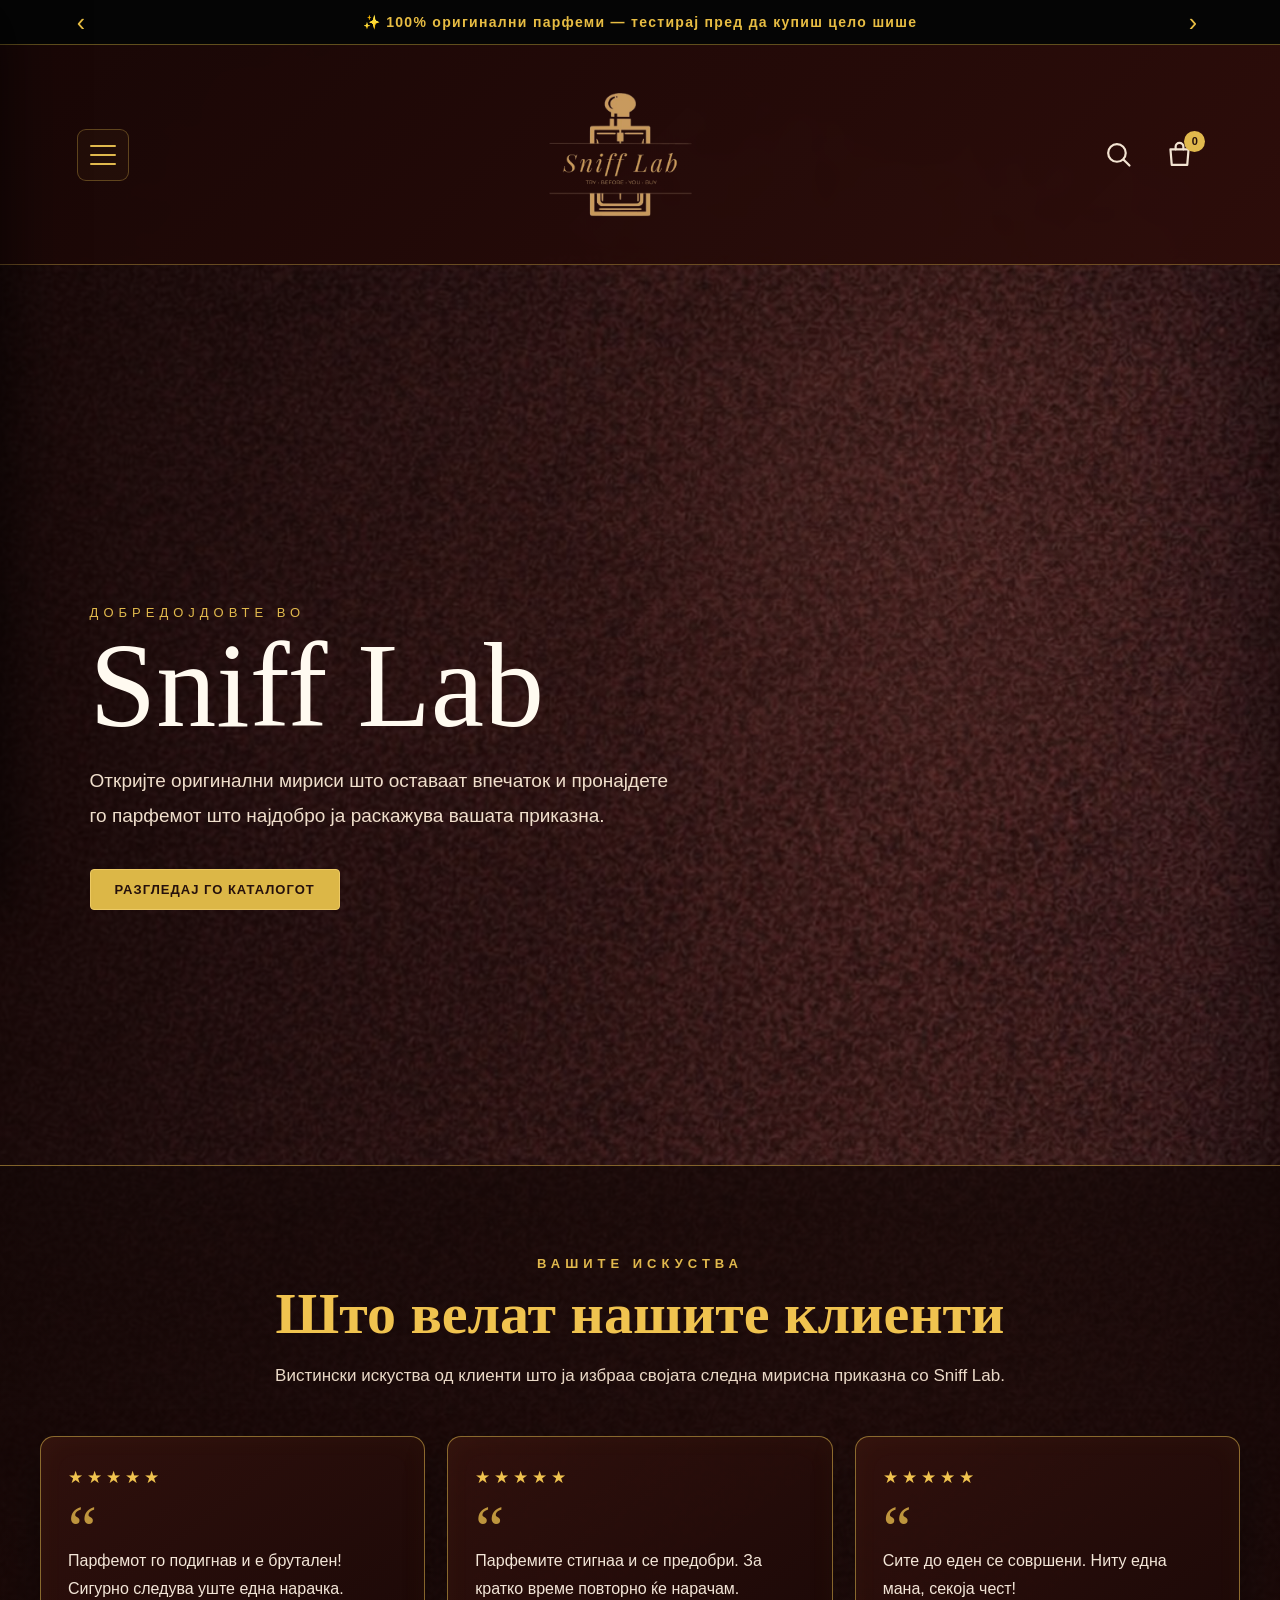
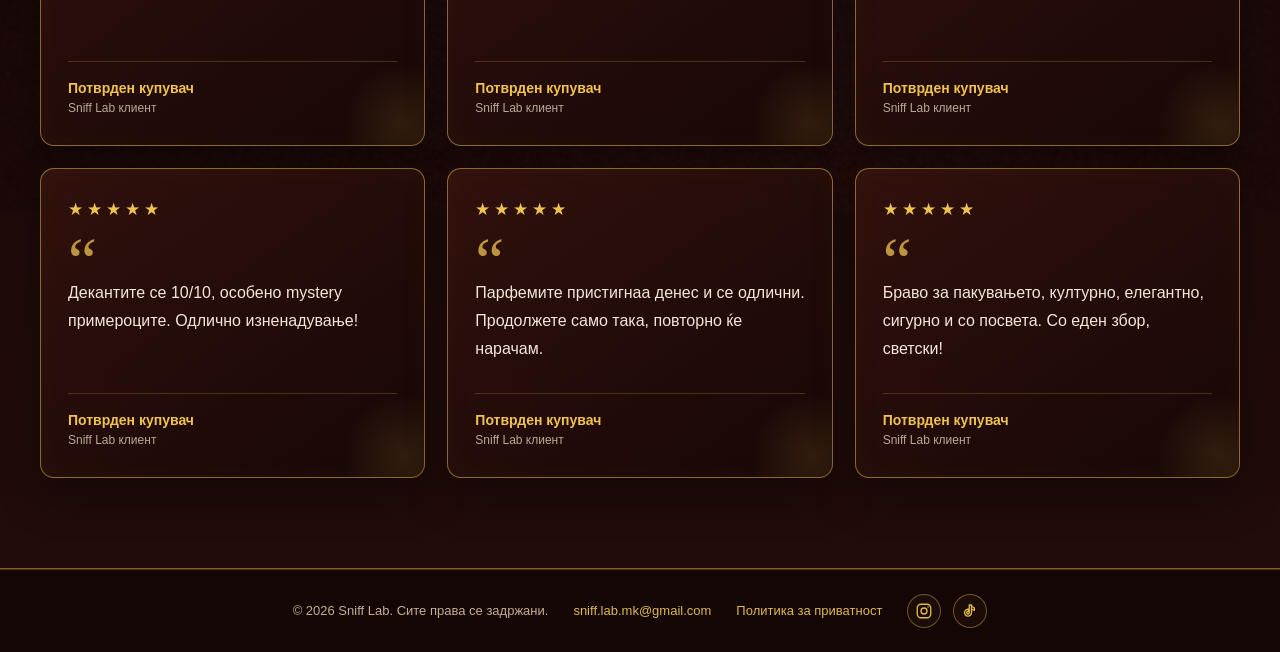
==== index.html @ 2adeb390 "Update index.html" ====
<!DOCTYPE html>
<html lang="mk">
<head>
  <meta charset="UTF-8">

  <meta
    name="viewport"
    content="width=device-width, initial-scale=1.0"
  >

  <title>Sniff Lab | Светот на парфемите</title>

  <meta
    name="description"
    content="Откријте оригинални парфеми во практични decant пакувања со Sniff Lab."
  >

  <link rel="icon" type="image/png" href="logo.png">
  <link rel="apple-touch-icon" href="logo.png">

  <meta property="og:type" content="website">
  <meta property="og:site_name" content="Sniff Lab">

  <meta
    property="og:title"
    content="Sniff Lab | Откриј го твојот совршен мирис"
  >

  <meta
    property="og:description"
    content="100% оригинални парфемски деканти во практични пакувања. Тестирај пред да купиш цело шише."
  >

  <meta
    property="og:url"
    content="https://snifflab.mk/"
  >

  <meta
    property="og:image"
    content="https://snifflab.mk/logo.png"
  >

  <meta
    property="og:image:alt"
    content="Sniff Lab лого"
  >

  <meta
    name="twitter:card"
    content="summary_large_image"
  >

  <meta
    name="twitter:title"
    content="Sniff Lab | Откриј го твојот совршен мирис"
  >

  <meta
    name="twitter:description"
    content="100% оригинални парфемски деканти, тестирај пред да купиш цело шише."
  >

  <meta
    name="twitter:image"
    content="https://snifflab.mk/logo.png"
  >

  <link rel="stylesheet" href="style.css?v=6">
  <link rel="stylesheet" href="components.css?v=3">
</head>

<body>
  <div class="announcement-bar">
    <button
      class="announcement-arrow"
      type="button"
      aria-label="Претходна информација"
    >
      ‹
    </button>

    <p class="announcement-message">
      ✨ 100% оригинални парфеми, тестирај пред да купиш цело шише
    </p>

    <button
      class="announcement-arrow"
      type="button"
      aria-label="Следна информација"
    >
      ›
    </button>
  </div>

  <header class="catalog-header">
    <a href="index.html" class="brand">
      <img src="logo.png" alt="Sniff Lab лого">
    </a>

    <nav
      class="navigation"
      aria-label="Главна навигација"
    >
      <a href="index.html" class="active">
        Почетна
      </a>

      <a href="catalog.html">
        Каталог
      </a>

      <a href="about.html">
        За нас
      </a>

      <a href="delivery.html">
        Испорака
      </a>

      <a href="contact.html">
        Контакт
      </a>

      <a
        href="catalog.html?search=open"
        aria-expanded="false"
      >
        🔍 Search
      </a>

      <a href="cart.html" class="cart-link">
        🛒 Кошничка
        <span class="cart-count">0</span>
      </a>
    </nav>
  </header>

  <main>
    <section class="hero">
      <div class="hero-content">
        <p class="eyebrow">
          Добредојдовте во
        </p>

        <h1>Sniff Lab</h1>

        <p class="hero-text">
          Откријте оригинални мириси што оставаат впечаток
          и пронајдете го парфемот што најдобро ја раскажува
          вашата приказна.
        </p>

        <a
          href="catalog.html"
          class="hero-button"
        >
          Разгледај го каталогот
        </a>
      </div>
    </section>

    <section
      class="reviews-section"
      aria-labelledby="reviews-title"
    >
      <div class="reviews-heading">
        <p class="eyebrow">
          Вашите искуства
        </p>

        <h2 id="reviews-title">
          Што велат нашите клиенти
        </h2>

        <p>
          Вистински искуства од клиенти што ја избраа
          својата следна мирисна приказна со Sniff Lab.
        </p>
      </div>

      <div class="reviews-grid">
        <article class="review-card">
          <div
            class="review-stars"
            aria-label="Оценка 5 од 5"
          >
            ★★★★★
          </div>

          <span class="review-quote">“</span>

          <p>
            Парфемот го подигнав и е брутален!
            Сигурно следува уште една нарачка.
          </p>

          <footer>
            <strong>Потврден купувач</strong>
            <span>Sniff Lab клиент</span>
          </footer>
        </article>

        <article class="review-card">
          <div
            class="review-stars"
            aria-label="Оценка 5 од 5"
          >
            ★★★★★
          </div>

          <span class="review-quote">“</span>

          <p>
            Парфемите стигнаа и се предобри.
            За кратко време повторно ќе нарачам.
          </p>

          <footer>
            <strong>Потврден купувач</strong>
            <span>Sniff Lab клиент</span>
          </footer>
        </article>

        <article class="review-card">
          <div
            class="review-stars"
            aria-label="Оценка 5 од 5"
          >
            ★★★★★
          </div>

          <span class="review-quote">“</span>

          <p>
            Сите до еден се совршени.
            Ниту една мана, секоја чест!
          </p>

          <footer>
            <strong>Потврден купувач</strong>
            <span>Sniff Lab клиент</span>
          </footer>
        </article>

        <article class="review-card">
          <div
            class="review-stars"
            aria-label="Оценка 5 од 5"
          >
            ★★★★★
          </div>

          <span class="review-quote">“</span>

          <p>
            Декантите се 10/10, особено mystery примероците.
            Одлично изненадување!
          </p>

          <footer>
            <strong>Потврден купувач</strong>
            <span>Sniff Lab клиент</span>
          </footer>
        </article>

        <article class="review-card">
          <div
            class="review-stars"
            aria-label="Оценка 5 од 5"
          >
            ★★★★★
          </div>

          <span class="review-quote">“</span>

          <p>
            Парфемите пристигнаа денес и се одлични.
            Продолжете само така, повторно ќе нарачам.
          </p>

          <footer>
            <strong>Потврден купувач</strong>
            <span>Sniff Lab клиент</span>
          </footer>
        </article>

        <article class="review-card">
          <div
            class="review-stars"
            aria-label="Оценка 5 од 5"
          >
            ★★★★★
          </div>

          <span class="review-quote">“</span>

          <p>
            Браво за пакувањето, културно, елегантно,
            сигурно и со посвета. Со еден збор, светски!
          </p>

          <footer>
            <strong>Потврден купувач</strong>
            <span>Sniff Lab клиент</span>
          </footer>
        </article>
      </div>
    </section>
  </main>

  <footer class="footer">
    <p>
      &copy; 2026 Sniff Lab. Сите права се задржани.
    </p>

    <a href="mailto:sniff.lab.mk@gmail.com">
      sniff.lab.mk@gmail.com
    </a>

    <a href="privacy.html">
      Политика за приватност
    </a>
  </footer>

  <script src="site.js?v=4"></script>
</body>
</html>
---- style.css ----
* {
  box-sizing: border-box;
  margin: 0;
  padding: 0;
}

html {
  scroll-behavior: smooth;
}

body {
  min-height: 100vh;
  color: #fff8eb;
  background-color: #321512;
  background-image: url("Samo pozadina.png");
  background-position: center top;
  background-size: cover;
  background-repeat: no-repeat;
  background-attachment: fixed;
  font-family: Georgia, "Times New Roman", serif;
}

button,
input,
textarea,
select {
  font: inherit;
}

a {
  color: inherit;
}

/* Информативна лента */

.announcement-bar {
  min-height: 42px;
  padding: 8px 5%;

  display: grid;
  grid-template-columns: 40px 1fr 40px;
  align-items: center;

  color: #e8bd43;
  background-color: #050505;
  border-bottom: 1px solid rgba(232, 189, 67, 0.4);

  font-family: Arial, sans-serif;
}

.announcement-message {
  text-align: center;
  font-size: 14px;
  font-weight: 700;
  letter-spacing: 1.3px;
}

.announcement-arrow {
  width: 34px;
  height: 28px;

  color: #e8bd43;
  background: transparent;
  border: none;

  font-size: 25px;
  cursor: pointer;

  transition:
    color 0.25s ease,
    transform 0.25s ease;
}

.announcement-arrow:hover {
  color: #fff2bf;
  transform: scale(1.15);
}

/* Заглавие */

.header,
.catalog-header,
.details-header {
  width: 100%;
  min-height: 105px;
  padding: 13px 6%;

  display: flex;
  align-items: center;
  justify-content: space-between;
  gap: 25px;

  background-color: rgba(20, 7, 6, 0.82);
  border-bottom: 1px solid rgba(220, 178, 67, 0.35);
  backdrop-filter: blur(7px);
}

.header {
  position: absolute;
  top: 0;
  left: 0;
  z-index: 10;

  background: linear-gradient(
    to bottom,
    rgba(18, 6, 5, 0.92),
    rgba(18, 6, 5, 0.35),
    transparent
  );

  border-bottom: none;
  backdrop-filter: none;
}

.brand {
  flex-shrink: 0;
}

.brand img {
  display: block;
  width: 200px;
  height: auto;
}

.navigation {
  display: flex;
  align-items: center;
  justify-content: flex-end;
  gap: 23px;
}

.navigation a {
  position: relative;
  padding: 9px 0;

  color: #fff8eb;
  font-family: Arial, sans-serif;
  font-size: 14px;
  letter-spacing: 0.7px;
  text-decoration: none;
  white-space: nowrap;

  transition: color 0.3s ease;
}

.navigation a:hover,
.navigation .active {
  color: #e1b94d;
}

.navigation .active::after {
  content: "";
  position: absolute;
  right: 0;
  bottom: 0;
  left: 0;

  height: 1px;
  background-color: #e1b94d;
}

.cart-link {
  display: flex;
  align-items: center;
  gap: 7px;
}

.cart-count {
  min-width: 22px;
  height: 22px;
  padding: 0 5px;

  display: inline-flex;
  align-items: center;
  justify-content: center;

  color: #26100d;
  background-color: #e1b94d;
  border-radius: 50%;

  font-size: 12px;
  font-weight: 700;
}

/* Почетна страница */

.hero {
  min-height: 100vh;
  padding: 165px 7% 80px;

  display: flex;
  align-items: center;

  background: linear-gradient(
    90deg,
    rgba(22, 7, 6, 0.7),
    rgba(22, 7, 6, 0.18)
  );
}

.hero-content {
  max-width: 650px;
}

.eyebrow {
  margin-bottom: 12px;

  color: #e1b94d;
  font-family: Arial, sans-serif;
  font-size: 13px;
  letter-spacing: 5px;
  text-transform: uppercase;
}

.hero h1 {
  margin-bottom: 24px;

  color: #fffaf0;
  font-size: clamp(64px, 10vw, 120px);
  font-weight: 400;
  line-height: 0.9;
}

.hero-text {
  max-width: 580px;
  margin-bottom: 36px;

  color: #f0dfcc;
  font-family: Arial, sans-serif;
  font-size: 19px;
  line-height: 1.8;
}

/* Копчиња */

.hero-button,
.details-button,
.back-button,
.primary-button {
  display: inline-block;
  padding: 12px 24px;

  color: #25100c;
  background-color: #dcb747;
  border: 1px solid #edca65;
  border-radius: 4px;

  font-family: Arial, sans-serif;
  font-size: 13px;
  font-weight: 700;
  letter-spacing: 1px;
  text-align: center;
  text-decoration: none;
  text-transform: uppercase;
  cursor: pointer;

  transition:
    color 0.3s ease,
    background-color 0.3s ease,
    transform 0.3s ease;
}

.hero-button:hover,
.details-button:hover,
.back-button:hover,
.primary-button:hover {
  color: #edca65;
  background-color: rgba(25, 8, 7, 0.85);
  transform: translateY(-2px);
}

/* Каталог */

.collection-main {
  width: min(1050px, 92%);
  min-height: calc(100vh - 200px);
  margin: 0 auto;
  padding: 60px 0 90px;
}

.collection-heading {
  margin-bottom: 38px;
  text-align: center;
}

.collection-heading h1 {
  margin-bottom: 10px;

  color: #f0c34f;
  font-size: clamp(38px, 6vw, 62px);
  font-weight: 700;
  text-shadow: 0 3px 15px rgba(0, 0, 0, 0.6);
}

.collection-heading > p:last-child {
  color: #fff8eb;
  font-size: 18px;
  font-weight: 700;
  text-shadow: 0 2px 8px rgba(0, 0, 0, 0.8);
}

/* Пребарување и филтри */

.catalog-tools {
  max-width: 760px;
  margin: 0 auto 20px;
  padding: 24px;

  display: grid;
  grid-template-columns: 1fr;
  gap: 22px;

  background-color: rgba(24, 9, 8, 0.72);
  border: 1px solid rgba(230, 192, 91, 0.5);
  border-radius: 12px;
  box-shadow: 0 16px 38px rgba(10, 2, 2, 0.35);
  backdrop-filter: blur(6px);
}

.search-wrapper label,
.filter-wrapper > p {
  display: block;
  margin-bottom: 9px;

  color: #f0c34f;
  font-family: Arial, sans-serif;
  font-size: 13px;
  font-weight: 700;
  letter-spacing: 1px;
  text-transform: uppercase;
}

.search-wrapper input {
  width: 100%;
  height: 48px;
  padding: 0 16px;

  color: #fff8eb;
  background-color: rgba(10, 4, 3, 0.72);
  border: 1px solid rgba(230, 192, 91, 0.45);
  border-radius: 6px;
  outline: none;

  font-family: Arial, sans-serif;
  font-size: 16px;

  transition:
    border-color 0.25s ease,
    box-shadow 0.25s ease;
}

.search-wrapper input::placeholder {
  color: #bca995;
}

.search-wrapper input:focus {
  border-color: #f0c34f;
  box-shadow: 0 0 0 3px rgba(240, 195, 79, 0.15);
}

.filter-buttons {
  display: flex;
  flex-wrap: wrap;
  gap: 10px;
}

.filter-button {
  padding: 10px 16px;

  color: #f2dfcc;
  background-color: rgba(14, 5, 4, 0.7);
  border: 1px solid rgba(230, 192, 91, 0.35);
  border-radius: 30px;

  font-family: Arial, sans-serif;
  font-size: 13px;
  font-weight: 700;
  cursor: pointer;

  transition:
    color 0.25s ease,
    background-color 0.25s ease,
    border-color 0.25s ease;
}

.filter-button:hover,
.filter-button.active-filter {
  color: #24100c;
  background-color: #e1b94d;
  border-color: #f0cf70;
}

.results-message {
  max-width: 760px;
  margin: 0 auto 22px;

  color: #e4d3c0;
  font-family: Arial, sans-serif;
  font-size: 14px;
  text-align: right;
}

/* Мрежа: точно два парфеми во ред */

.collection-grid {
  max-width: 760px;
  margin: 0 auto;

  display: grid;
  grid-template-columns: repeat(2, minmax(0, 1fr));
  gap: 28px;
}

.collection-card {
  min-width: 0;
  overflow: hidden;

  display: flex;
  flex-direction: column;

  background-color: rgba(24, 9, 8, 0.8);
  border: 1px solid rgba(230, 192, 91, 0.65);
  border-radius: 12px;
  box-shadow: 0 18px 45px rgba(10, 2, 2, 0.5);
  backdrop-filter: blur(5px);

  text-align: center;

  transition:
    transform 0.3s ease,
    box-shadow 0.3s ease,
    border-color 0.3s ease;
}

.collection-card:hover {
  transform: translateY(-7px);
  border-color: #f0c34f;
  box-shadow: 0 24px 55px rgba(10, 2, 2, 0.7);
}

.collection-image {
  height: 330px;
  padding: 28px 20px 15px;

  display: flex;
  align-items: center;
  justify-content: center;

  background: radial-gradient(
    circle,
    rgba(230, 192, 91, 0.13),
    rgba(18, 6, 5, 0.25) 68%
  );
}

.collection-image img {
  display: block;
  width: auto;
  max-width: 88%;
  height: 280px;
  object-fit: contain;

  filter: drop-shadow(0 16px 14px rgba(0, 0, 0, 0.55));

  transition: transform 0.35s ease;
}

.collection-card:hover .collection-image img {
  transform: scale(1.04);
}

.collection-info {
  flex: 1;
  padding: 20px 18px 24px;

  display: flex;
  flex-direction: column;
  align-items: center;

  border-top: 1px solid rgba(230, 192, 91, 0.2);
}

.product-category {
  margin-bottom: 8px;

  color: #d6aa3c;
  font-family: Arial, sans-serif;
  font-size: 11px;
  font-weight: 700;
  letter-spacing: 2px;
  text-transform: uppercase;
}

.collection-info h2 {
  margin-bottom: 8px;
  color: #f0c34f;
  font-size: 24px;
  line-height: 1.2;
}

.collection-info p {
  margin-bottom: 18px;

  color: #fff8eb;
  font-size: 15px;
  font-weight: 700;
}

.collection-info .details-button {
  margin-top: auto;
}

.no-results {
  grid-column: 1 / -1;
  padding: 55px 25px;

  background-color: rgba(24, 9, 8, 0.75);
  border: 1px solid rgba(230, 192, 91, 0.45);
  border-radius: 12px;

  text-align: center;
}

.no-results h2 {
  margin-bottom: 10px;
  color: #f0c34f;
}

.no-results p {
  color: #e0cdb9;
  font-family: Arial, sans-serif;
}

/* Детална страница */

.details-main {
  width: min(1050px, 90%);
  min-height: calc(100vh - 160px);
  margin: 0 auto;
  padding: 65px 0 90px;
}

.perfume-details {
  padding: 45px;

  display: grid;
  grid-template-columns: 330px 1fr;
  align-items: center;
  gap: 55px;

  background-color: rgba(24, 9, 8, 0.78);
  border: 1px solid rgba(230, 192, 91, 0.65);
  border-radius: 18px;
  box-shadow: 0 22px 60px rgba(10, 2, 2, 0.55);
  backdrop-filter: blur(6px);
}

.details-image {
  display: flex;
  align-items: center;
  justify-content: center;
}

.details-image img {
  display: block;
  width: auto;
  max-width: 100%;
  height: 420px;
  object-fit: contain;
  filter: drop-shadow(0 20px 18px rgba(0, 0, 0, 0.6));
}

.details-content h1 {
  margin-bottom: 24px;
  color: #f0c34f;
  font-size: clamp(38px, 5vw, 58px);
}

.details-section {
  margin-bottom: 24px;
}

.details-section h2 {
  margin-bottom: 10px;
  color: #fff8eb;
  font-size: 25px;
}

.details-section p,
.price-list {
  color: #f1dfcd;
  font-family: Arial, sans-serif;
  font-size: 16px;
  line-height: 1.8;
}

.price-list {
  list-style: none;
}

.price-list strong {
  color: #fff8eb;
}

.back-button {
  margin-top: 8px;
}

/* Footer */

.footer {
  padding: 24px 6%;

  display: flex;
  align-items: center;
  justify-content: center;
  flex-wrap: wrap;
  gap: 10px 25px;

  color: #c9ad92;
  background-color: rgba(16, 5, 4, 0.9);
  border-top: 1px solid rgba(230, 192, 91, 0.25);

  text-align: center;
  font-family: Arial, sans-serif;
  font-size: 13px;
}

.footer a {
  color: #e1b94d;
  text-decoration: none;
}

.footer a:hover {
  text-decoration: underline;
}

/* Таблет */

@media (max-width: 950px) {
  .catalog-header {
    padding-right: 4%;
    padding-left: 4%;
  }

  .brand img {
    width: 160px;
  }

  .navigation {
    gap: 14px;
  }

  .navigation a {
    font-size: 12px;
  }

  .perfume-details {
    grid-template-columns: 280px 1fr;
    gap: 35px;
  }
}

/* Телефон */

@media (max-width: 700px) {
  body {
    background-attachment: scroll;
  }

  .announcement-bar {
    min-height: 40px;
    padding: 6px 2%;
    grid-template-columns: 28px 1fr 28px;
  }

  .announcement-message {
    font-size: 11px;
    letter-spacing: 0.5px;
    line-height: 1.4;
  }

  .announcement-arrow {
    width: 28px;
  }

  .header,
  .catalog-header,
  .details-header {
    min-height: auto;
    padding: 10px 4%;

    align-items: flex-start;
    flex-direction: column;
    gap: 5px;
  }

  .brand img {
    width: 150px;
  }

  .navigation {
    width: 100%;
    padding-bottom: 5px;

    justify-content: flex-start;
    gap: 17px;

    overflow-x: auto;
    scrollbar-width: none;
  }

  .navigation::-webkit-scrollbar {
    display: none;
  }

  .navigation a {
    flex-shrink: 0;
    font-size: 12px;
  }

  .hero {
    padding: 145px 6% 60px;
  }

  .hero h1 {
    font-size: 58px;
  }

  .hero-text {
    font-size: 17px;
  }

  .collection-main {
    width: 94%;
    padding: 42px 0 65px;
  }

  .collection-heading {
    margin-bottom: 28px;
  }

  .collection-heading h1 {
    font-size: 38px;
  }

  .collection-heading > p:last-child {
    font-size: 15px;
  }

  .catalog-tools {
    padding: 17px;
  }

  .filter-buttons {
    gap: 7px;
  }

  .filter-button {
    padding: 8px 12px;
    font-size: 11px;
  }

  .results-message {
    font-size: 12px;
  }

  .collection-grid {
    grid-template-columns: repeat(2, minmax(0, 1fr));
    gap: 12px;
  }

  .collection-image {
    height: 210px;
    padding: 18px 8px 10px;
  }

  .collection-image img {
    max-width: 94%;
    height: 180px;
  }

  .collection-info {
    padding: 14px 8px 16px;
  }

  .product-category {
    font-size: 9px;
    letter-spacing: 1px;
  }

  .collection-info h2 {
    font-size: 17px;
  }

  .collection-info p {
    margin-bottom: 13px;
    font-size: 12px;
  }

  .collection-info .details-button {
    width: 100%;
    padding: 9px 6px;
    font-size: 10px;
  }

  .details-main {
    width: 92%;
    padding: 35px 0 65px;
  }

  .perfume-details {
    padding: 27px 20px;

    grid-template-columns: 1fr;
    gap: 30px;
  }

  .details-image img {
    height: 300px;
  }

  .details-content h1 {
    font-size: 38px;
  }
}

/* Многу тесни телефони */

@media (max-width: 370px) {
  .collection-grid {
    gap: 8px;
  }

  .collection-image {
    height: 185px;
  }

  .collection-image img {
    height: 158px;
  }

  .collection-info h2 {
    font-size: 15px;
  }
}
/* Страници во каталогот */

.catalog-pagination {
  width: 100%;
  margin: 45px auto 15px;

  display: flex;
  align-items: center;
  justify-content: center;
  gap: 14px;

  font-family: Arial, sans-serif;
}

.catalog-pagination[hidden] {
  display: none;
}

.pagination-numbers {
  display: flex;
  align-items: center;
  justify-content: center;
  gap: 8px;
}

.pagination-button {
  min-width: 44px;
  height: 44px;
  padding: 0 14px;

  color: #f4e4d2;
  background-color: rgba(28, 9, 7, 0.92);
  border: 1px solid rgba(225, 185, 77, 0.55);
  border-radius: 7px;

  font-family: Arial, sans-serif;
  font-size: 14px;
  font-weight: 700;

  cursor: pointer;

  transition:
    color 0.25s ease,
    background-color 0.25s ease,
    border-color 0.25s ease,
    transform 0.25s ease,
    box-shadow 0.25s ease;
}

.pagination-button:hover:not(:disabled) {
  color: #24100c;
  background-color: #e1b94d;
  border-color: #f4d578;

  transform: translateY(-2px);

  box-shadow:
    0 8px 20px rgba(0, 0, 0, 0.3),
    0 0 14px rgba(225, 185, 77, 0.15);
}

.pagination-button.active-page {
  color: #24100c;
  background:
    linear-gradient(
      135deg,
      #f0cf68,
      #dca72e
    );
  border-color: #f7dc83;

  box-shadow:
    0 7px 18px rgba(0, 0, 0, 0.32),
    0 0 16px rgba(225, 185, 77, 0.16);
}

.pagination-button:disabled {
  opacity: 0.35;
  cursor: not-allowed;
}

.pagination-navigation {
  min-width: 120px;
}

/* Страници на телефон */

@media (max-width: 700px) {
  .catalog-pagination {
    margin-top: 32px;
    gap: 7px;
  }

  .pagination-numbers {
    gap: 6px;
  }

  .pagination-button {
    min-width: 38px;
    height: 40px;
    padding: 0 10px;

    font-size: 12px;
  }

  .pagination-navigation {
    min-width: auto;
    padding: 0 11px;
  }
}
/* Копче за филтри */

.catalog-tools {
  width: 100%;
  margin: 30px 0 24px;

  display: flex;
  align-items: center;
  justify-content: flex-start;
}

.filter-toggle-button {
  min-height: 50px;
  padding: 0 20px;

  display: inline-flex;
  align-items: center;
  justify-content: center;
  gap: 11px;

  color: #f4dfc7;
  background-color: rgba(29, 9, 7, 0.92);
  border: 1px solid rgba(225, 185, 77, 0.62);
  border-radius: 8px;

  font-family: Arial, sans-serif;
  font-size: 14px;
  font-weight: 700;
  letter-spacing: 0.8px;

  cursor: pointer;

  box-shadow:
    0 10px 25px rgba(0, 0, 0, 0.25),
    inset 0 0 18px rgba(225, 185, 77, 0.03);

  transition:
    color 0.25s ease,
    background-color 0.25s ease,
    border-color 0.25s ease,
    transform 0.25s ease;
}

.filter-toggle-button:hover {
  color: #24100c;
  background-color: #e1b94d;
  border-color: #f5d77b;

  transform: translateY(-2px);
}

.filter-toggle-icon {
  color: #e1b94d;
  font-size: 19px;
  line-height: 1;
}

.filter-toggle-button:hover .filter-toggle-icon {
  color: #24100c;
}

.active-filter-count {
  min-width: 24px;
  height: 24px;
  padding: 0 7px;

  display: inline-flex;
  align-items: center;
  justify-content: center;

  color: #24100c;
  background-color: #f0c34f;
  border-radius: 999px;

  font-size: 12px;
  font-weight: 800;
}

.active-filter-count[hidden] {
  display: none;
}

/* Темна позадина зад филтрите */

.filter-overlay {
  position: fixed;
  inset: 0;
  z-index: 2990;

  background-color: rgba(5, 1, 1, 0.76);
  backdrop-filter: blur(4px);
}

.filter-overlay[hidden] {
  display: none;
}

/* Страничен панел */

.filter-panel {
  position: fixed;
  top: 0;
  right: 0;
  z-index: 3000;

  width: min(430px, 92vw);
  height: 100dvh;

  display: grid;
  grid-template-rows: auto 1fr auto;

  color: #f7e9d8;
  background:
    linear-gradient(
      160deg,
      #2a0c09 0%,
      #170605 55%,
      #0d0303 100%
    );

  border-left: 1px solid rgba(225, 185, 77, 0.55);

  box-shadow:
    -20px 0 50px rgba(0, 0, 0, 0.55),
    inset 1px 0 rgba(255, 220, 130, 0.05);

  transform: translateX(105%);
  visibility: hidden;

  transition:
    transform 0.38s ease,
    visibility 0.38s ease;
}

.filter-panel.filter-panel-open {
  transform: translateX(0);
  visibility: visible;
}

.filters-are-open {
  overflow: hidden;
}

/* Горен дел */

.filter-panel-header {
  padding: 28px 28px 23px;

  display: flex;
  align-items: center;
  justify-content: space-between;
  gap: 20px;

  border-bottom: 1px solid rgba(225, 185, 77, 0.25);
}

.filter-panel-eyebrow {
  margin-bottom: 6px;

  color: #dcae3d;

  font-family: Arial, sans-serif;
  font-size: 11px;
  font-weight: 700;
  letter-spacing: 4px;
  text-transform: uppercase;
}

.filter-panel-header h2 {
  color: #f0c34f;
  font-size: 34px;
}

.filter-close-button {
  width: 46px;
  height: 46px;

  display: flex;
  align-items: center;
  justify-content: center;

  color: #edc452;
  background-color: rgba(35, 10, 8, 0.78);
  border: 1px solid rgba(225, 185, 77, 0.52);
  border-radius: 50%;

  font-family: Arial, sans-serif;
  font-size: 29px;
  line-height: 1;

  cursor: pointer;

  transition:
    color 0.25s ease,
    background-color 0.25s ease,
    transform 0.25s ease;
}

.filter-close-button:hover {
  color: #24100c;
  background-color: #e1b94d;
  transform: rotate(90deg);
}

/* Содржина на филтрите */

.filter-panel-content {
  padding: 10px 28px 30px;
  overflow-y: auto;
}

.filter-group {
  padding: 24px 0;

  border-bottom: 1px solid rgba(225, 185, 77, 0.18);
}

.filter-group:last-child {
  border-bottom: none;
}

.filter-group h3 {
  margin-bottom: 15px;

  color: #f5dfc8;
  font-size: 20px;
}

.filter-options {
  display: flex;
  flex-wrap: wrap;
  gap: 10px;
}

.filter-option {
  min-height: 42px;
  padding: 0 15px;

  color: #d9c4ae;
  background-color: rgba(41, 13, 10, 0.72);
  border: 1px solid rgba(225, 185, 77, 0.35);
  border-radius: 999px;

  font-family: Arial, sans-serif;
  font-size: 13px;
  font-weight: 700;

  cursor: pointer;

  transition:
    color 0.22s ease,
    background-color 0.22s ease,
    border-color 0.22s ease,
    transform 0.22s ease;
}

.filter-option:hover {
  color: #f7e8d6;
  border-color: #e1b94d;
  transform: translateY(-1px);
}

.filter-option.active-filter {
  color: #24100c;
  background:
    linear-gradient(
      135deg,
      #f0cf68,
      #dca72e
    );
  border-color: #f6dc87;

  box-shadow:
    0 7px 18px rgba(0, 0, 0, 0.25),
    0 0 13px rgba(225, 185, 77, 0.12);
}

/* Долни копчиња */

.filter-panel-footer {
  padding: 20px 28px 24px;

  display: grid;
  grid-template-columns: 1fr 1fr;
  gap: 11px;

  background-color: rgba(11, 3, 3, 0.92);
  border-top: 1px solid rgba(225, 185, 77, 0.25);
}

.clear-filters-button,
.show-products-button {
  min-height: 50px;
  padding: 10px 14px;

  border-radius: 7px;

  font-family: Arial, sans-serif;
  font-size: 12px;
  font-weight: 800;
  letter-spacing: 0.5px;

  cursor: pointer;

  transition:
    background-color 0.25s ease,
    color 0.25s ease,
    border-color 0.25s ease,
    transform 0.25s ease;
}

.clear-filters-button {
  color: #e3cdb6;
  background-color: transparent;
  border: 1px solid rgba(225, 185, 77, 0.45);
}

.clear-filters-button:hover {
  color: #f3cb5d;
  border-color: #e1b94d;
}

.show-products-button {
  color: #24100c;
  background:
    linear-gradient(
      135deg,
      #f0cf68,
      #dca72e
    );
  border: 1px solid #f6dc87;
}

.show-products-button:hover {
  transform: translateY(-2px);
}

/* Филтри на телефон */

@media (max-width: 700px) {
  .catalog-tools {
    margin: 23px 0 20px;
  }

  .filter-toggle-button {
    width: 100%;
    min-height: 48px;
  }

  .filter-panel {
    width: min(390px, 94vw);
  }

  .filter-panel-header {
    padding: 22px 20px 18px;
  }

  .filter-panel-header h2 {
    font-size: 29px;
  }

  .filter-panel-content {
    padding: 5px 20px 22px;
  }

  .filter-group {
    padding: 20px 0;
  }

  .filter-options {
    gap: 8px;
  }

  .filter-option {
    min-height: 40px;
    padding: 0 13px;
    font-size: 12px;
  }

  .filter-panel-footer {
    padding: 16px 20px 20px;
    grid-template-columns: 1fr;
  }
}
/* Корекција на кутијата околу Филтри */

.catalog-tools {
  width: 100%;
  margin: 30px auto 24px;
  padding: 0;

  display: flex;
  align-items: center;
  justify-content: center;

  background: transparent;
  border: none;
  border-radius: 0;
  box-shadow: none;
}

.filter-toggle-button {
  min-width: 170px;
}

@media (max-width: 700px) {
  .catalog-tools {
    margin: 23px auto 20px;
    padding: 0 5px;
  }

  .filter-toggle-button {
    width: min(260px, 100%);
  }
}
/* Целосно отстранување на лентата зад Филтри */

.catalog-page .catalog-tools {
  width: fit-content !important;
  min-width: 0 !important;
  min-height: 0 !important;

  margin: 30px auto 24px !important;
  padding: 0 !important;

  background: transparent !important;
  background-color: transparent !important;
  background-image: none !important;

  border: 0 !important;
  border-radius: 0 !important;

  box-shadow: none !important;
  backdrop-filter: none !important;
}

.catalog-page .catalog-tools::before,
.catalog-page .catalog-tools::after {
  display: none !important;
  content: none !important;
}

@media (max-width: 700px) {
  .catalog-page .catalog-tools {
    width: min(260px, 90%) !important;
    margin: 24px auto 20px !important;
  }
}
/* Подредување и ценовен опсег */

.filter-sort-label {
  display: block;
  margin-bottom: 9px;

  color: #d8c3ae;
  font-family: Arial, sans-serif;
  font-size: 13px;
}

.filter-sort-select {
  width: 100%;
  min-height: 50px;
  padding: 0 15px;

  color: #fff7e8;
  background-color: #190907;
  border: 1px solid rgba(225, 185, 77, 0.65);
  border-radius: 8px;
  outline: none;

  font-family: Arial, sans-serif;
  font-size: 15px;
  cursor: pointer;
  color-scheme: dark;
}

.filter-sort-select:focus {
  border-color: #f0ce68;
  box-shadow: 0 0 0 3px rgba(240, 206, 104, 0.14);
}

.filter-sort-select option {
  color: #fff7e8;
  background-color: #190907;
}

.product-price-range {
  margin-top: 8px;

  color: #e8bd4d;
  font-family: Arial, sans-serif;
  font-size: 16px;
  font-weight: 700;
}
/* Филтри лево и подредување десно */

.catalog-tools {
  width: 100%;
  margin: 35px 0 20px;

  display: flex;
  align-items: flex-end;
  justify-content: space-between;
  gap: 20px;

  background: transparent;
  border: none;
  box-shadow: none;
}

.catalog-sort {
  display: flex;
  flex-direction: column;
  align-items: flex-end;
  gap: 8px;
}

.catalog-sort label {
  color: #e5bd4b;
  font-family: Arial, sans-serif;
  font-size: 13px;
  font-weight: 700;
  letter-spacing: 0.7px;
  text-transform: uppercase;
}

.catalog-sort .filter-sort-select {
  width: 230px;
  min-height: 52px;
}

@media (max-width: 700px) {
  .catalog-tools {
    margin: 25px 0 18px;
    gap: 10px;
  }

  .filter-toggle-button {
    min-height: 48px;
    padding: 0 16px;
  }

  .catalog-sort {
    gap: 6px;
  }

  .catalog-sort label {
    font-size: 11px;
  }

  .catalog-sort .filter-sort-select {
    width: 155px;
    min-height: 48px;
    padding: 0 9px;
    font-size: 12px;
  }
}
/* Усогласени копчиња: Филтри и Подреди по */

.catalog-tools {
  align-items: center;
}

.filter-toggle-button,
.catalog-sort {
  width: 230px;
}

.filter-toggle-button,
.catalog-sort .filter-sort-select {
  min-height: 62px;
  margin: 0;

  color: #fff4e3;
  background-color: rgba(31, 10, 8, 0.96);
  border: 1px solid rgba(225, 185, 77, 0.72);
  border-radius: 9px;

  font-family: Arial, sans-serif;
  font-size: 15px;
  font-weight: 700;
}

.catalog-sort {
  display: block;
}

.catalog-sort label {
  display: none;
}

.catalog-sort .filter-sort-select {
  width: 100%;
  padding: 0 42px 0 18px;
  cursor: pointer;
  outline: none;
}

.filter-toggle-button:hover,
.catalog-sort .filter-sort-select:hover,
.catalog-sort .filter-sort-select:focus {
  background-color: rgba(42, 15, 11, 0.98);
  border-color: #f0ce68;
  box-shadow: 0 0 0 3px rgba(240, 206, 104, 0.1);
}

@media (max-width: 700px) {
  .filter-toggle-button,
  .catalog-sort {
    width: calc(50% - 6px);
  }

  .filter-toggle-button,
  .catalog-sort .filter-sort-select {
    min-height: 50px;
    font-size: 12px;
  }

  .catalog-sort .filter-sort-select {
    padding: 0 28px 0 10px;
  }
}
/* Усогласени копчиња: Филтри и Подреди по */

.catalog-tools {
  align-items: center;
}

.filter-toggle-button,
.catalog-sort {
  width: 230px;
}

.filter-toggle-button,
.catalog-sort .filter-sort-select {
  min-height: 62px;
  margin: 0;

  color: #fff4e3;
  background-color: rgba(31, 10, 8, 0.96);
  border: 1px solid rgba(225, 185, 77, 0.72);
  border-radius: 9px;

  font-family: Arial, sans-serif;
  font-size: 15px;
  font-weight: 700;
}

.catalog-sort {
  display: block;
}

.catalog-sort label {
  display: none;
}

.catalog-sort .filter-sort-select {
  width: 100%;
  padding: 0 42px 0 18px;
  cursor: pointer;
  outline: none;
}

.filter-toggle-button:hover,
.catalog-sort .filter-sort-select:hover,
.catalog-sort .filter-sort-select:focus {
  background-color: rgba(42, 15, 11, 0.98);
  border-color: #f0ce68;
  box-shadow: 0 0 0 3px rgba(240, 206, 104, 0.1);
}

@media (max-width: 700px) {
  .filter-toggle-button,
  .catalog-sort {
    width: calc(50% - 6px);
  }

  .filter-toggle-button,
  .catalog-sort .filter-sort-select {
    min-height: 50px;
    font-size: 12px;
  }

  .catalog-sort .filter-sort-select {
    padding: 0 28px 0 10px;
  }
}
/* ========================================
   РЕЦЕНЗИИ ОД КЛИЕНТИ
======================================== */

.reviews-section {
  position: relative;
  padding: 90px max(24px, calc((100% - 1200px) / 2));

  background:
    linear-gradient(
      rgba(18, 6, 5, 0.82),
      rgba(31, 10, 8, 0.88)
    ),
    url("Samo pozadina.png") center / cover fixed;

  border-top: 1px solid rgba(225, 185, 77, 0.5);
  border-bottom: 1px solid rgba(225, 185, 77, 0.5);
}

.reviews-heading {
  max-width: 760px;
  margin: 0 auto 45px;
  text-align: center;
}

.reviews-heading .eyebrow {
  margin-bottom: 12px;

  color: #e1b94d;
  font-family: Arial, sans-serif;
  font-size: 13px;
  font-weight: 700;
  letter-spacing: 5px;
  text-transform: uppercase;
}

.reviews-heading h2 {
  margin-bottom: 16px;

  color: #f0c34f;
  font-family: Georgia, "Times New Roman", serif;
  font-size: clamp(36px, 5vw, 58px);
  line-height: 1.08;
}

.reviews-heading > p:last-child {
  color: #ead9c7;
  font-family: Arial, sans-serif;
  font-size: 17px;
  line-height: 1.7;
}

.reviews-grid {
  display: grid;
  grid-template-columns: repeat(3, minmax(0, 1fr));
  gap: 22px;
}

.review-card {
  position: relative;
  min-height: 310px;
  padding: 30px 27px;

  display: flex;
  flex-direction: column;

  background:
    linear-gradient(
      145deg,
      rgba(49, 17, 13, 0.97),
      rgba(24, 7, 6, 0.98)
    );

  border: 1px solid rgba(225, 185, 77, 0.55);
  border-radius: 14px;

  box-shadow:
    0 18px 40px rgba(0, 0, 0, 0.34),
    inset 0 0 30px rgba(225, 185, 77, 0.035);

  overflow: hidden;

  transition:
    transform 0.3s ease,
    border-color 0.3s ease,
    box-shadow 0.3s ease;
}

.review-card::after {
  content: "";
  position: absolute;
  right: -45px;
  bottom: -45px;

  width: 130px;
  height: 130px;

  background:
    radial-gradient(
      circle,
      rgba(225, 185, 77, 0.12),
      transparent 68%
    );

  pointer-events: none;
}

.review-card:hover {
  transform: translateY(-6px);
  border-color: rgba(240, 206, 104, 0.9);

  box-shadow:
    0 24px 50px rgba(0, 0, 0, 0.45),
    0 0 25px rgba(225, 185, 77, 0.08);
}

.review-stars {
  margin-bottom: 12px;

  color: #f0c34f;
  font-family: Arial, sans-serif;
  font-size: 17px;
  letter-spacing: 4px;
}

.review-quote {
  height: 47px;

  color: rgba(240, 195, 79, 0.75);
  font-family: Georgia, "Times New Roman", serif;
  font-size: 65px;
  line-height: 0.9;
}

.review-card > p {
  margin-bottom: 26px;

  color: #f3e6d8;
  font-family: Arial, sans-serif;
  font-size: 16px;
  line-height: 1.75;
}

.review-card footer {
  margin-top: auto;
  padding-top: 18px;

  display: flex;
  flex-direction: column;
  gap: 5px;

  border-top: 1px solid rgba(225, 185, 77, 0.22);
}

.review-card footer strong {
  color: #f0c34f;
  font-family: Arial, sans-serif;
  font-size: 14px;
}

.review-card footer span {
  color: #bba895;
  font-family: Arial, sans-serif;
  font-size: 12px;
}

.reviews-action {
  margin-top: 45px;
  text-align: center;
}

.reviews-action .hero-button {
  display: inline-flex;
  align-items: center;
  justify-content: center;
}

/* Таблет */

@media (max-width: 950px) {
  .reviews-grid {
    grid-template-columns: repeat(2, minmax(0, 1fr));
  }
}

/* Телефон */

@media (max-width: 650px) {
  .reviews-section {
    padding: 65px 20px;
    background-attachment: scroll;
  }

  .reviews-heading {
    margin-bottom: 32px;
  }

  .reviews-heading h2 {
    font-size: 36px;
  }

  .reviews-heading > p:last-child {
    font-size: 15px;
  }

  .reviews-grid {
    display: flex;
    gap: 16px;

    overflow-x: auto;
    scroll-snap-type: x mandatory;
    scrollbar-width: none;

    padding: 5px 2px 20px;
  }

  .reviews-grid::-webkit-scrollbar {
    display: none;
  }

  .review-card {
    min-width: 86%;
    min-height: 300px;

    padding: 26px 22px;
    scroll-snap-align: center;
  }

  .review-card > p {
    font-size: 15px;
  }

  .reviews-action {
    margin-top: 25px;
  }
}
---- components.css ----
/* Search копче во навигацијата */

.nav-search-button {
  position: relative;
  padding: 9px 0;

  color: #fff8eb;
  background: transparent;
  border: none;

  font-family: Arial, sans-serif;
  font-size: 14px;
  letter-spacing: 0.7px;
  white-space: nowrap;
  cursor: pointer;

  transition: color 0.3s ease;
}

.nav-search-button:hover {
  color: #e1b94d;
}

/* Search прозорец */

.header-search-panel {
  position: fixed;
  top: 55px;
  left: 50%;
  z-index: 2000;

  width: min(620px, calc(100% - 32px));
  padding: 12px;

  background:
    linear-gradient(
      135deg,
      rgba(38, 12, 10, 0.99),
      rgba(17, 6, 5, 0.99)
    );

  border: 1px solid rgba(225, 185, 77, 0.7);
  border-radius: 12px;

  box-shadow:
    0 20px 55px rgba(0, 0, 0, 0.65),
    inset 0 0 25px rgba(225, 185, 77, 0.04);

  opacity: 0;
  visibility: hidden;
  pointer-events: none;

  transform: translate(-50%, -18px);

  transition:
    opacity 0.25s ease,
    visibility 0.25s ease,
    transform 0.25s ease;
}

.header-search-panel.search-open {
  opacity: 1;
  visibility: visible;
  pointer-events: auto;

  transform: translate(-50%, 0);
}

.header-search-form {
  display: grid;
  grid-template-columns: auto 1fr auto;
  align-items: center;
  gap: 10px;

  width: 100%;
  min-height: 54px;
  padding: 0 13px;

  background-color: #140706;
  border: 1px solid rgba(225, 185, 77, 0.48);
  border-radius: 8px;
}

.header-search-form > span {
  font-size: 17px;
}

.header-search-form input {
  width: 100%;
  height: 50px;
  padding: 0 6px;

  color: #fff8eb;
  background: transparent;
  border: none;
  outline: none;

  font-family: Arial, sans-serif;
  font-size: 16px;
}

.header-search-form input::placeholder {
  color: #bba895;
  opacity: 1;
}

.header-search-form input:focus {
  color: #fff8eb;
}

.header-search-form button {
  width: 38px;
  height: 38px;
  padding: 0;

  display: flex;
  align-items: center;
  justify-content: center;

  color: #e8c45b;
  background-color: rgba(225, 185, 77, 0.08);
  border: 1px solid rgba(225, 185, 77, 0.3);
  border-radius: 50%;

  font-family: Arial, sans-serif;
  font-size: 25px;
  line-height: 1;
  cursor: pointer;

  transition:
    color 0.25s ease,
    background-color 0.25s ease,
    border-color 0.25s ease;
}

.header-search-form button:hover {
  color: #160806;
  background-color: #e1b94d;
  border-color: #e1b94d;
}

/* Поддршка за стара Search структура */

.header-search-inner {
  width: min(700px, 90%);
  margin: 0 auto;
  padding: 18px 0;
}

.header-search-inner label {
  position: absolute;
  width: 1px;
  height: 1px;
  overflow: hidden;

  clip-path: inset(50%);
  white-space: nowrap;
}

.header-search-inner input {
  width: 100%;
  height: 52px;
  padding: 0 18px;

  color: #fff8eb;
  background-color: #160907;
  border: 1px solid #dcb747;
  border-radius: 7px;
  outline: none;

  font-family: Arial, sans-serif;
  font-size: 16px;
}

.header-search-inner input::placeholder {
  color: #bba895;
}

/* Икони во footer на сите страници */

.global-footer-socials {
  display: flex;
  align-items: center;
  justify-content: center;
  gap: 12px;
}

.global-footer-socials a {
  width: 34px;
  height: 34px;

  display: inline-flex;
  align-items: center;
  justify-content: center;

  color: #e1b94d;
  background-color: rgba(225, 185, 77, 0.04);
  border: 1px solid rgba(225, 185, 77, 0.43);
  border-radius: 50%;

  text-decoration: none;

  transition:
    color 0.25s ease,
    background-color 0.25s ease,
    border-color 0.25s ease,
    transform 0.25s ease;
}

.global-footer-socials a:hover {
  color: #1b0907;
  background-color: #e1b94d;
  border-color: #f0ce68;
  transform: translateY(-3px);
}

.global-footer-socials svg {
  width: 18px;
  height: 18px;

  fill: none;
  stroke: currentColor;
  stroke-width: 1.8;
  stroke-linecap: round;
  stroke-linejoin: round;
}

.global-footer-socials .global-footer-icon-fill {
  fill: currentColor;
  stroke: none;
}

/* Нежна промена на горната порака */

.announcement-message {
  opacity: 1;

  transition:
    opacity 0.18s ease,
    transform 0.18s ease;
}

.announcement-message.changing {
  opacity: 0;
  transform: translateY(-4px);
}

/* Таблет */

@media (max-width: 950px) {
  .nav-search-button {
    font-size: 12px;
  }
}

/* Телефон */

@media (max-width: 700px) {
  .nav-search-button {
    flex-shrink: 0;
    font-size: 12px;
  }

  .header-search-panel {
    top: 48px;
    width: calc(100% - 24px);
    padding: 9px;
  }

  .header-search-form {
    min-height: 49px;
    padding: 0 9px;
    gap: 7px;
  }

  .header-search-form input {
    height: 45px;
    font-size: 15px;
  }

  .header-search-form button {
    width: 34px;
    height: 34px;
    font-size: 22px;
  }

  .global-footer-socials {
    width: 100%;
    margin-top: 10px;
  }

  .global-footer-socials a {
    width: 38px;
    height: 38px;
  }

  .global-footer-socials svg {
    width: 20px;
    height: 20px;
  }
}
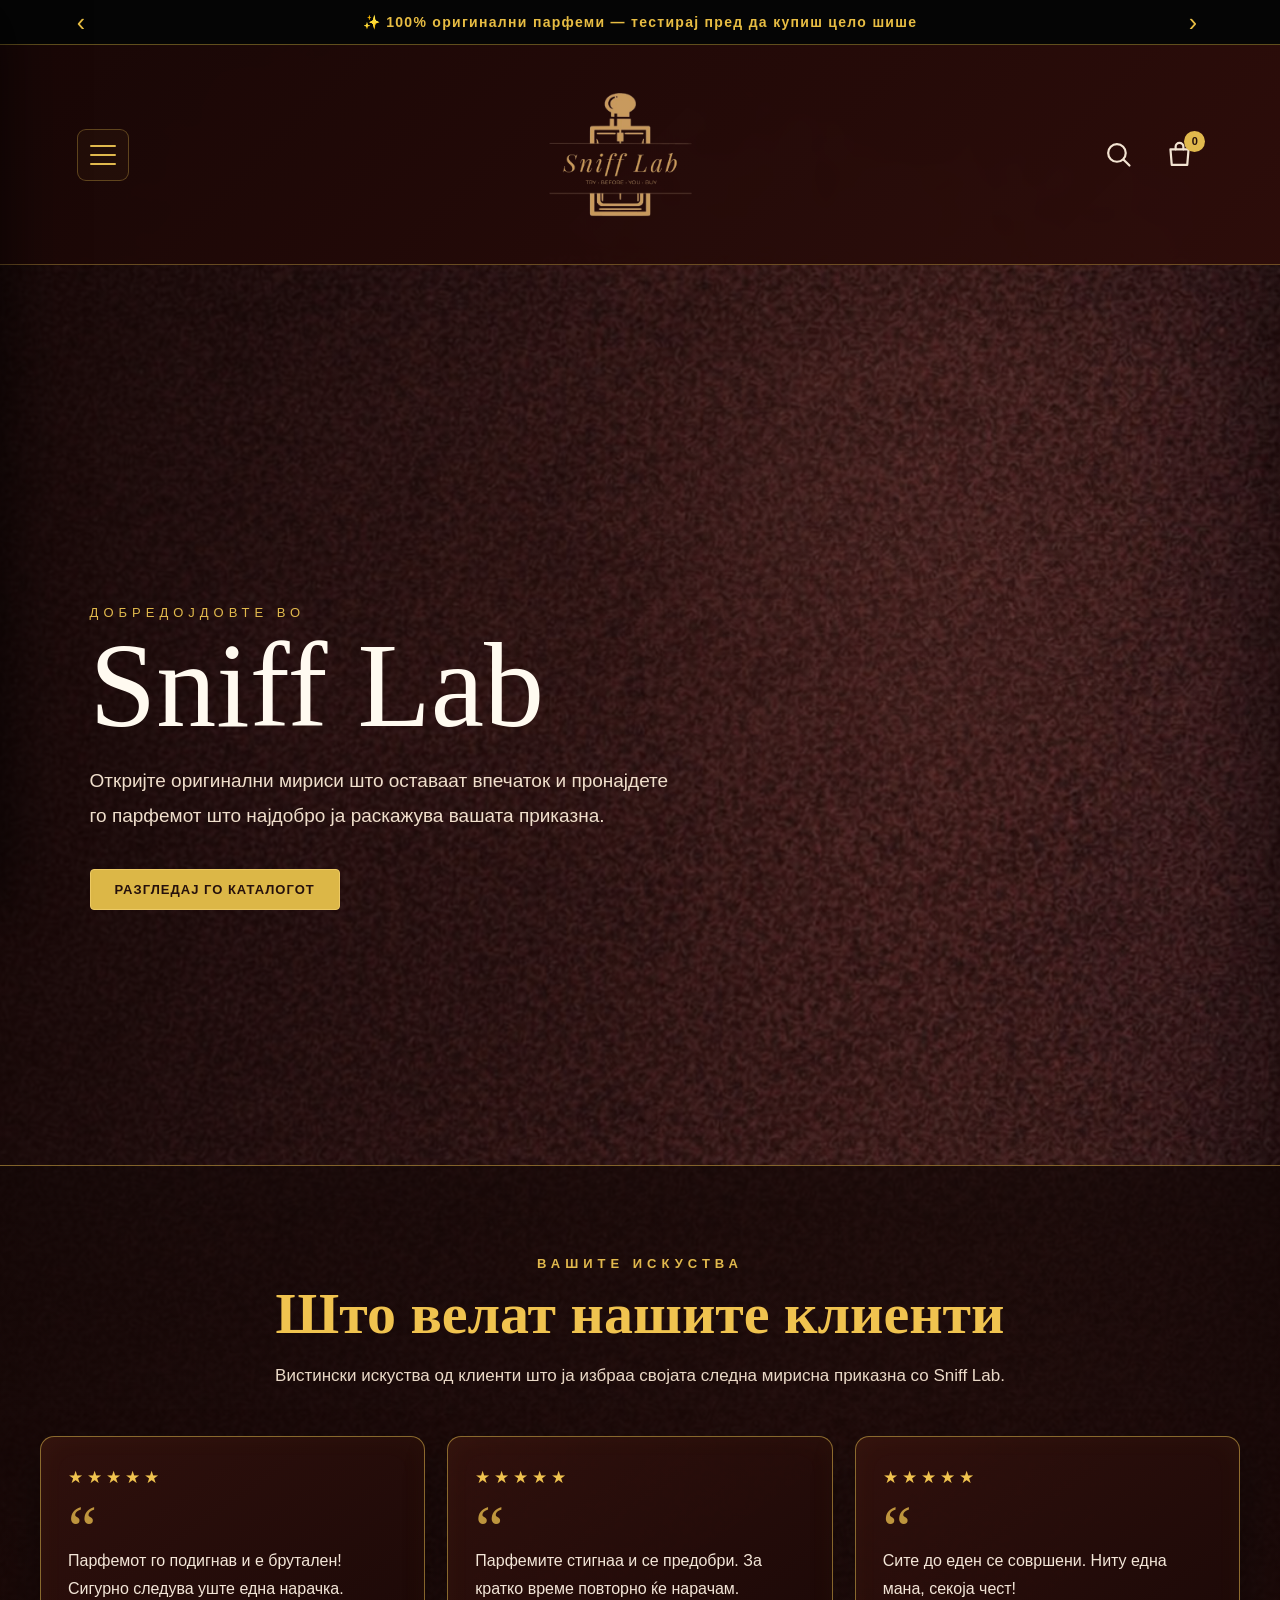
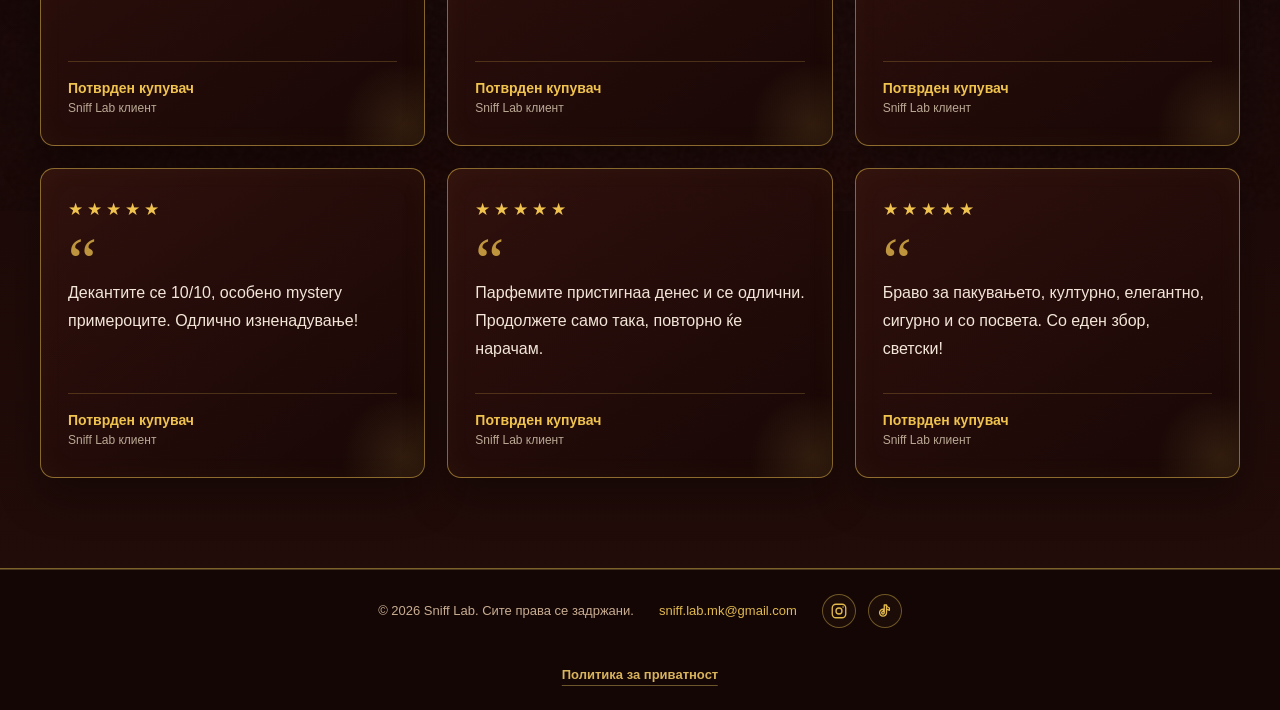
==== commit 12032e65: "Update index.html" ====
--- a/index.html
+++ b/index.html
@@ -67,7 +67,7 @@
   >
 
   <link rel="stylesheet" href="style.css?v=6">
-  <link rel="stylesheet" href="components.css?v=3">
+  <link rel="stylesheet" href="components.css?v=4">
 </head>
 
 <body>
--- a/components.css
+++ b/components.css
@@ -299,3 +299,47 @@
     height: 20px;
   }
 }
+/* Политика за приватност во footer */
+
+.footer {
+  position: relative;
+  padding-bottom: 82px;
+}
+
+.footer > a[href="privacy.html"] {
+  position: absolute;
+  left: 50%;
+  bottom: 24px;
+
+  transform: translateX(-50%);
+
+  color: #d9b35b;
+  border-bottom: 1px solid rgba(217, 179, 91, 0.45);
+
+  font-family: Arial, sans-serif;
+  font-size: 13px;
+  font-weight: 600;
+  line-height: 1.4;
+  text-decoration: none;
+  white-space: nowrap;
+
+  transition:
+    color 0.25s ease,
+    border-color 0.25s ease;
+}
+
+.footer > a[href="privacy.html"]:hover {
+  color: #f4d578;
+  border-color: #f4d578;
+}
+
+@media (max-width: 700px) {
+  .footer {
+    padding-bottom: 88px;
+  }
+
+  .footer > a[href="privacy.html"] {
+    bottom: 20px;
+    font-size: 12px;
+  }
+}
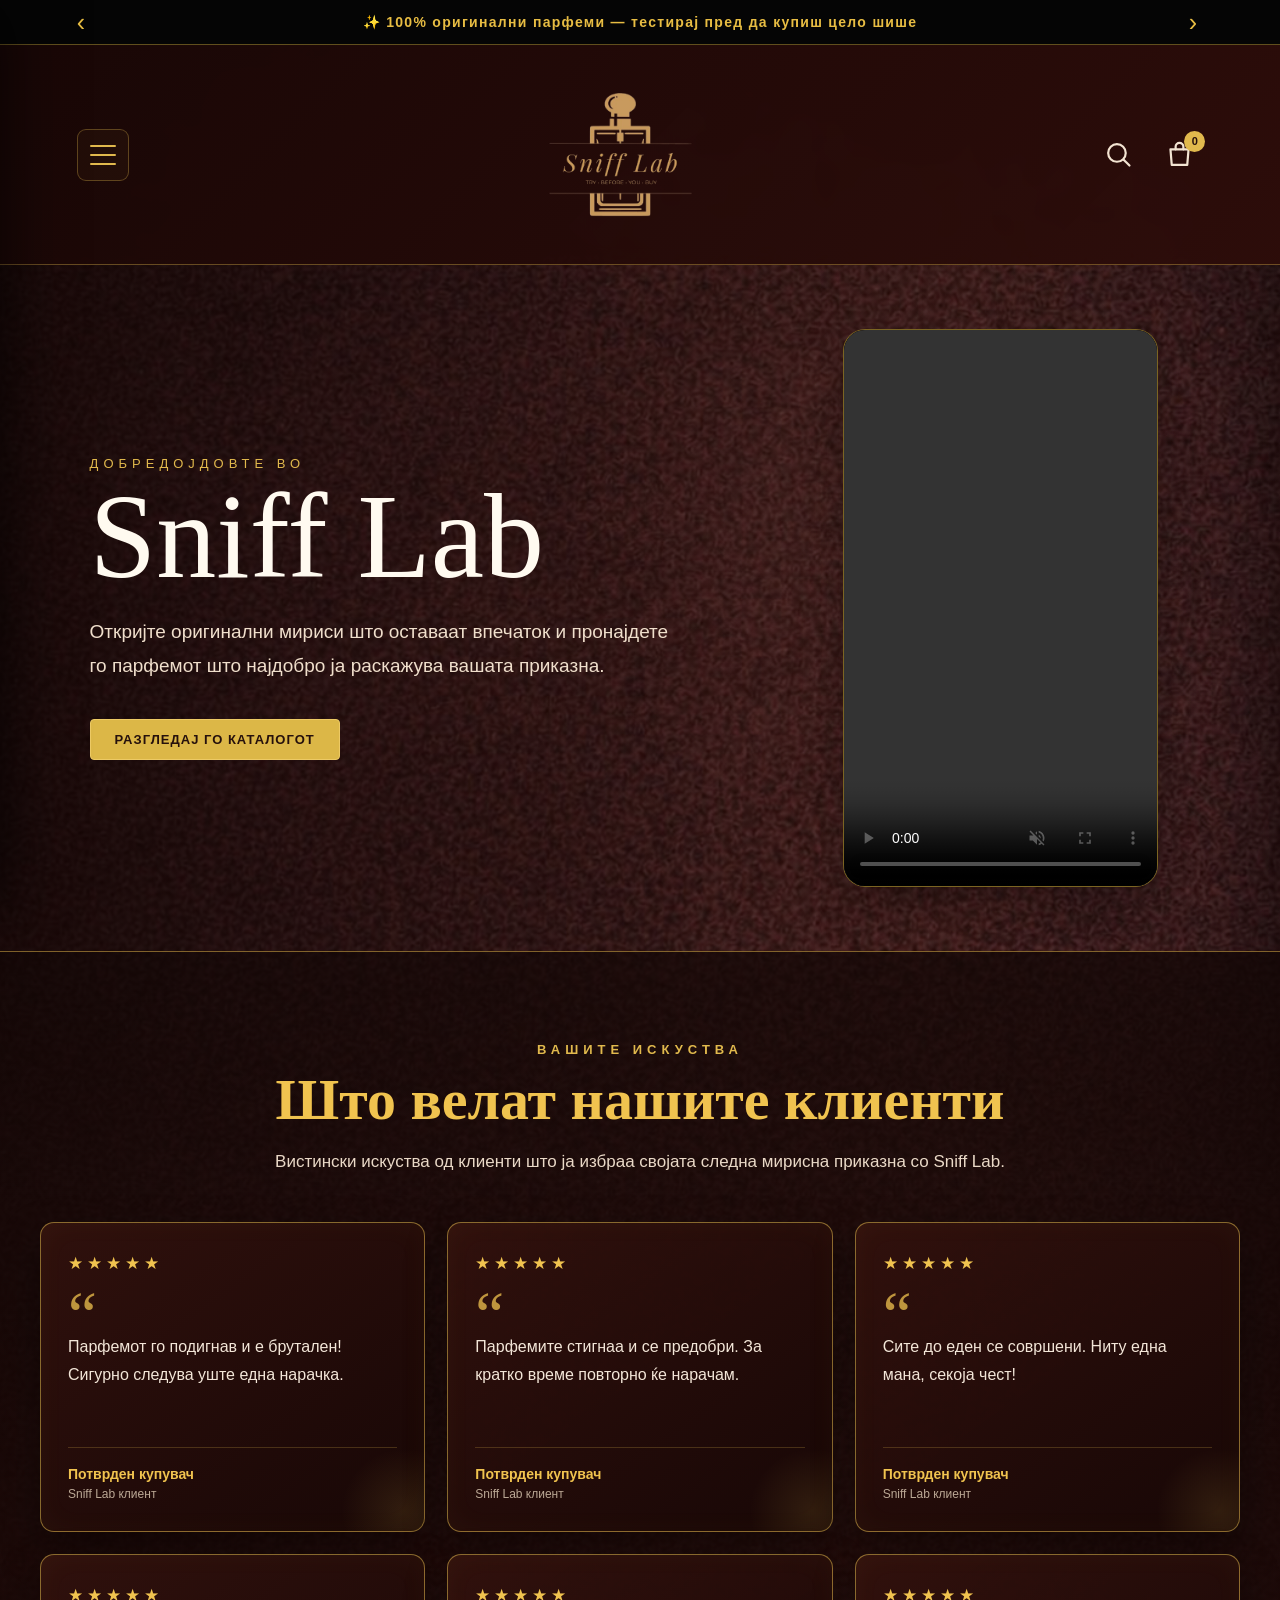
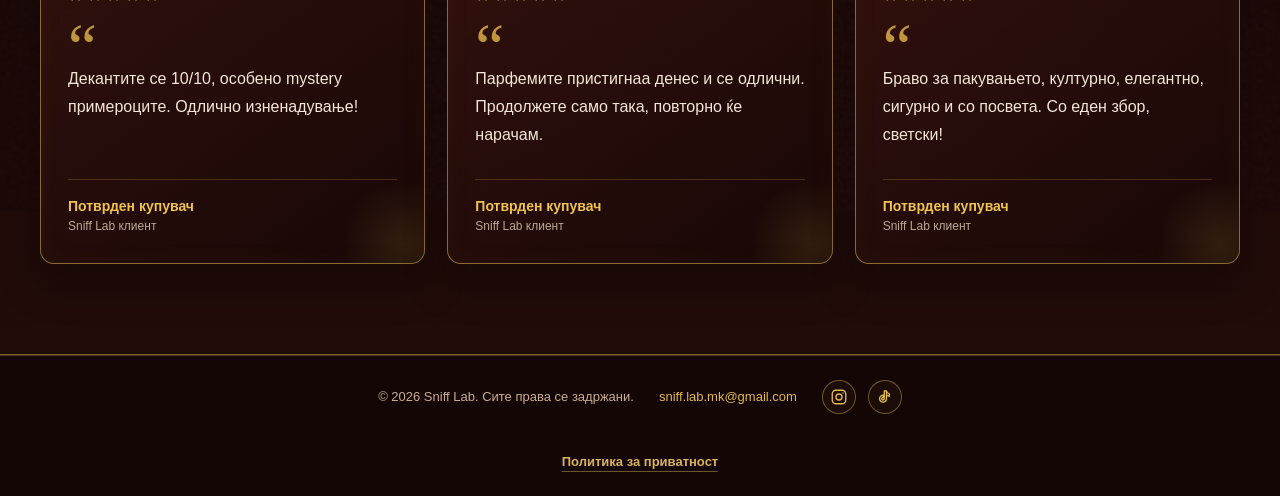
==== commit ff8c07f3: "Update index.html" ====
--- a/index.html
+++ b/index.html
@@ -1,6 +1,16 @@
 <!DOCTYPE html>
 <html lang="mk">
 <head>
+  <!-- Google tag (gtag.js) -->
+  <script async src="https://www.googletagmanager.com/gtag/js?id=G-G0SVD7TGZ9"></script>
+  <script>
+    window.dataLayer = window.dataLayer || [];
+    function gtag(){dataLayer.push(arguments);}
+    gtag('js', new Date());
+
+    gtag('config', 'G-G0SVD7TGZ9');
+  </script>
+
   <meta charset="UTF-8">
 
   <meta
@@ -68,6 +78,72 @@
 
   <link rel="stylesheet" href="style.css?v=6">
   <link rel="stylesheet" href="components.css?v=4">
+
+  <style>
+    .hero.hero-with-video {
+      display: grid;
+      grid-template-columns: minmax(0, 1fr) minmax(0, 380px);
+      align-items: center;
+      gap: clamp(32px, 6vw, 100px);
+      padding: 64px max(24px, 7vw);
+      height: auto;
+      min-height: 680px;
+      box-sizing: border-box;
+    }
+
+    .hero-with-video .hero-content {
+      width: 100%;
+      max-width: 720px;
+      min-width: 0;
+      margin: 0;
+      padding: 0;
+      text-align: left;
+    }
+
+    .hero-with-video .hero-video {
+      width: 100%;
+      max-width: 315px;
+      justify-self: center;
+      overflow: hidden;
+      border: 1px solid rgba(212, 175, 55, 0.55);
+      border-radius: 22px;
+      background: #100b08;
+      box-shadow: 0 18px 50px rgba(0, 0, 0, 0.35);
+    }
+
+    .hero-with-video .hero-video video {
+      display: block;
+      width: 100%;
+      height: auto;
+      aspect-ratio: 512 / 910;
+      object-fit: contain;
+      background: #100b08;
+    }
+
+    @media (max-width: 760px) {
+      .hero.hero-with-video {
+        grid-template-columns: minmax(0, 1fr);
+        gap: 32px;
+        min-height: 0;
+        padding: 40px 22px;
+      }
+
+      .hero-with-video .hero-content {
+        text-align: center;
+        justify-self: center;
+      }
+
+      .hero-with-video .hero-text {
+        margin-left: auto;
+        margin-right: auto;
+      }
+
+      .hero-with-video .hero-video {
+        width: min(100%, 290px);
+        border-radius: 18px;
+      }
+    }
+  </style>
 </head>
 
 <body>
@@ -137,7 +213,7 @@
   </header>
 
   <main>
-    <section class="hero">
+    <section class="hero hero-with-video">
       <div class="hero-content">
         <p class="eyebrow">
           Добредојдовте во
@@ -157,6 +233,24 @@
         >
           Разгледај го каталогот
         </a>
+      </div>
+
+      <div class="hero-video">
+        <video
+          autoplay
+          muted
+          loop
+          playsinline
+          controls
+          preload="metadata"
+          aria-label="Погледнете како ги подготвуваме и пакуваме нарачките во Sniff Lab"
+        >
+          <source
+            src="sniff-lab-pakuvanje.mp4"
+            type="video/mp4"
+          >
+          Вашиот прелистувач не поддржува видео.
+        </video>
       </div>
     </section>
 
@@ -323,6 +417,6 @@
     </a>
   </footer>
 
-  <script src="site.js?v=4"></script>
+  <script src="site.js?v=6"></script>
 </body>
 </html>
--- a/components.css
+++ b/components.css
@@ -343,3 +343,47 @@
     font-size: 12px;
   }
 }
+/* Политика за приватност — контакт страница */
+
+.contact-footer {
+  position: relative;
+  padding-bottom: 82px;
+}
+
+.contact-footer > a[href="privacy.html"] {
+  position: absolute;
+  left: 50%;
+  bottom: 24px;
+
+  transform: translateX(-50%);
+
+  color: #d9b35b;
+  border-bottom: 1px solid rgba(217, 179, 91, 0.45);
+
+  font-family: Arial, sans-serif;
+  font-size: 13px;
+  font-weight: 600;
+  line-height: 1.4;
+  text-decoration: none;
+  white-space: nowrap;
+
+  transition:
+    color 0.25s ease,
+    border-color 0.25s ease;
+}
+
+.contact-footer > a[href="privacy.html"]:hover {
+  color: #f4d578;
+  border-color: #f4d578;
+}
+
+@media (max-width: 700px) {
+  .contact-footer {
+    padding-bottom: 88px;
+  }
+
+  .contact-footer > a[href="privacy.html"] {
+    bottom: 20px;
+    font-size: 12px;
+  }
+}
